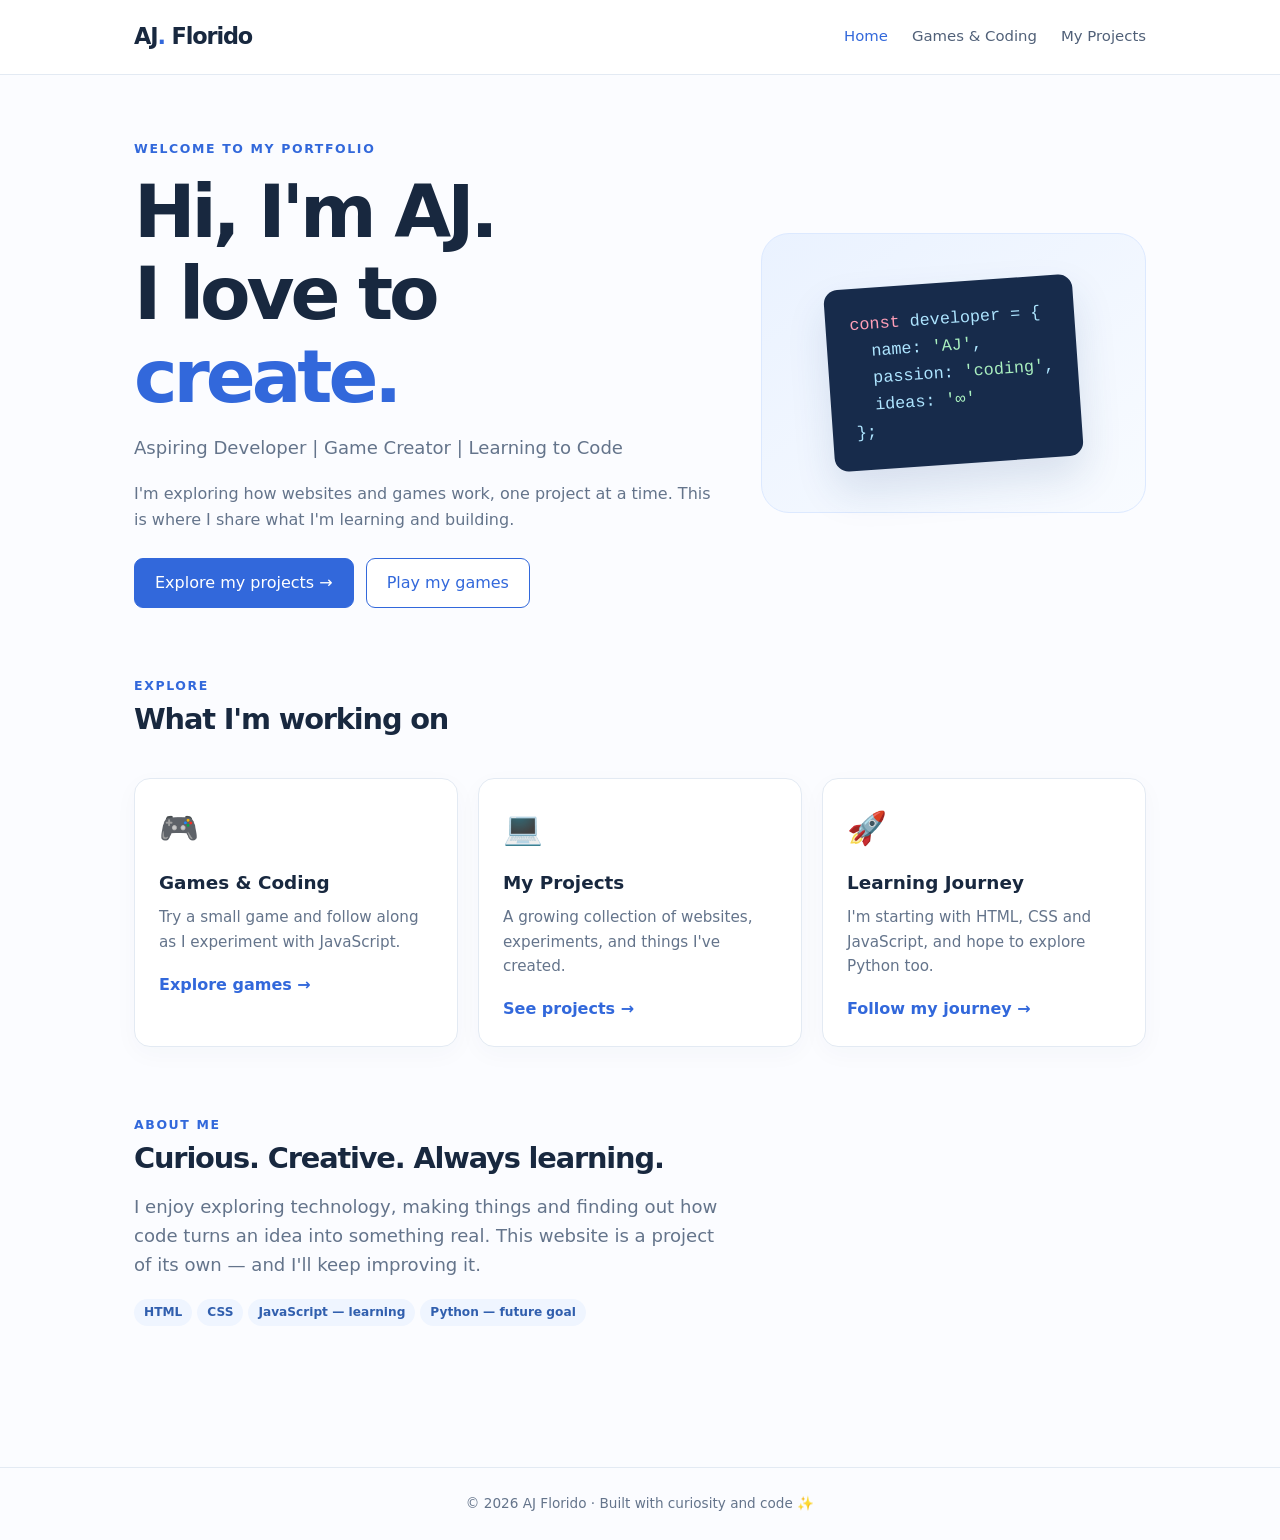
==== index.html @ 76489112 "Add files via upload" ====
<!doctype html><html lang="en"><head><meta charset="utf-8"><meta name="viewport" content="width=device-width, initial-scale=1"><meta name="description" content="AJ Florido's developer portfolio: coding, games, and creative projects."><title>AJ Florido | Developer Portfolio</title><link rel="stylesheet" href="style.css"></head><body><header><div class="nav"><a class="brand" href="index.html">AJ<span>.</span> Florido</a><nav aria-label="Main navigation"><a class="active" href="index.html">Home</a><a href="games.html">Games & Coding</a><a href="projects.html">My Projects</a></nav></div></header><main><section class="hero"><div><div class="eyebrow">Welcome to my portfolio</div><h1>Hi, I'm AJ.<br>I love to <span style="color:var(--blue)">create.</span></h1><p class="lead">Aspiring Developer | Game Creator | Learning to Code</p><p>I'm exploring how websites and games work, one project at a time. This is where I share what I'm learning and building.</p><div class="buttons"><a class="btn" href="projects.html">Explore my projects →</a><a class="btn secondary" href="games.html">Play my games</a></div></div><div class="illustration" aria-label="Decorative code illustration"><div class="codewindow"><span class="pink">const</span> developer = {<br>&nbsp; name: <span class="green">'AJ'</span>,<br>&nbsp; passion: <span class="green">'coding'</span>,<br>&nbsp; ideas: <span class="green">'∞'</span><br>};</div></div></section><section class="section"><div class="section-head"><div><div class="eyebrow">Explore</div><h2>What I'm working on</h2></div></div><div class="grid"><article class="card"><div class="icon">🎮</div><h3>Games & Coding</h3><p>Try a small game and follow along as I experiment with JavaScript.</p><a class="link" href="games.html">Explore games →</a></article><article class="card"><div class="icon">💻</div><h3>My Projects</h3><p>A growing collection of websites, experiments, and things I've created.</p><a class="link" href="projects.html">See projects →</a></article><article class="card"><div class="icon">🚀</div><h3>Learning Journey</h3><p>I'm starting with HTML, CSS and JavaScript, and hope to explore Python too.</p><a class="link" href="projects.html#journey">Follow my journey →</a></article></div></section><section class="section"><div class="eyebrow">About me</div><h2>Curious. Creative. Always learning.</h2><p class="lead">I enjoy exploring technology, making things and finding out how code turns an idea into something real. This website is a project of its own — and I'll keep improving it.</p><span class="tag">HTML</span><span class="tag">CSS</span><span class="tag">JavaScript — learning</span><span class="tag">Python — future goal</span></section></main><footer>© <span id="year"></span> AJ Florido · Built with curiosity and code ✨</footer><script src="script.js"></script></body></html>
---- style.css ----
:root{--ink:#18283f;--muted:#64748b;--blue:#3268db;--pale:#eff5ff;--line:#e3eaf3}*{box-sizing:border-box}body{margin:0;font-family:Inter,ui-sans-serif,system-ui,-apple-system,Segoe UI,sans-serif;color:var(--ink);background:#fbfcff;line-height:1.6}a{color:inherit;text-decoration:none}header{background:white;border-bottom:1px solid var(--line)}.nav{max-width:1060px;margin:auto;display:flex;align-items:center;justify-content:space-between;padding:19px 24px;gap:16px}.brand{font-weight:850;letter-spacing:-.05em;font-size:1.4rem}.brand span{color:var(--blue)}nav{display:flex;gap:24px;flex-wrap:wrap}nav a{font-size:.93rem;color:#506078}nav a.active,nav a:hover{color:var(--blue)}main{max-width:1060px;margin:auto;padding:64px 24px}.hero{display:grid;grid-template-columns:1.5fr 1fr;align-items:center;gap:50px;min-height:360px}.eyebrow{font-size:.78rem;letter-spacing:.13em;text-transform:uppercase;color:var(--blue);font-weight:800}h1{font-size:clamp(2.6rem,5.8vw,4.6rem);line-height:1.12;letter-spacing:-.055em;margin:12px 0 16px}h2{font-size:1.8rem;letter-spacing:-.04em;margin:0 0 12px}h3{margin:0 0 8px;font-size:1.15rem}p{color:var(--muted);margin:0 0 18px}.lead{font-size:1.13rem;max-width:590px}.buttons{display:flex;gap:12px;flex-wrap:wrap;margin-top:26px}.btn{border:1px solid var(--blue);background:var(--blue);color:white;padding:11px 20px;border-radius:9px;font-weight:700;cursor:pointer;font:inherit}.btn.secondary{background:white;color:var(--blue)}.illustration{background:linear-gradient(145deg,#eaf2ff,#f8fbff);border:1px solid #dce9ff;border-radius:28px;min-height:280px;display:grid;place-items:center}.codewindow{background:#172b4b;color:#aee5ff;border-radius:14px;padding:24px;font-family:ui-monospace,monospace;box-shadow:0 20px 40px #1b467b22;transform:rotate(-4deg);font-size:1.05rem}.codewindow .pink{color:#ff9eb7}.codewindow .green{color:#a9efbf}.section{margin-top:68px}.section-head{display:flex;justify-content:space-between;align-items:end;gap:16px;margin-bottom:24px}.grid{display:grid;grid-template-columns:repeat(3,minmax(0,1fr));gap:20px}.card{border:1px solid var(--line);border-radius:16px;background:white;padding:24px;box-shadow:0 7px 24px #17325a08}.card p{font-size:.95rem}.card .icon{font-size:2rem;margin-bottom:14px}.tag{display:inline-block;border-radius:20px;background:var(--pale);color:#315fae;padding:4px 10px;font-size:.76rem;font-weight:700;margin:0 5px 7px 0}.link{color:var(--blue);font-weight:750}.pageintro{max-width:760px}.pageintro h1{font-size:clamp(2.5rem,5vw,3.7rem)}.gamearea{background:#f0f5ff;border:1px solid #dbe6fa;border-radius:16px;padding:25px;text-align:center;margin-top:18px}.score{font-size:3rem;font-weight:850;color:var(--blue);line-height:1.3}.gamebutton{background:var(--blue);color:white;border:0;border-radius:100px;width:105px;height:105px;font-size:2.8rem;cursor:pointer;box-shadow:0 7px 0 #244c9b}.gamebutton:active{transform:translateY(5px);box-shadow:0 2px 0 #244c9b}.mini{font-size:.83rem}.timeline{border-left:3px solid #d9e7ff;padding-left:23px}.timeline article{margin-bottom:26px}.timeline strong{color:var(--blue)}footer{border-top:1px solid var(--line);padding:25px;text-align:center;color:var(--muted);font-size:.85rem;margin-top:70px}@media(max-width:740px){.nav{align-items:flex-start;flex-direction:column}.hero{grid-template-columns:1fr;gap:20px}.illustration{min-height:230px}.grid{grid-template-columns:1fr}main{padding-top:40px}.section{margin-top:46px}nav{gap:15px}}
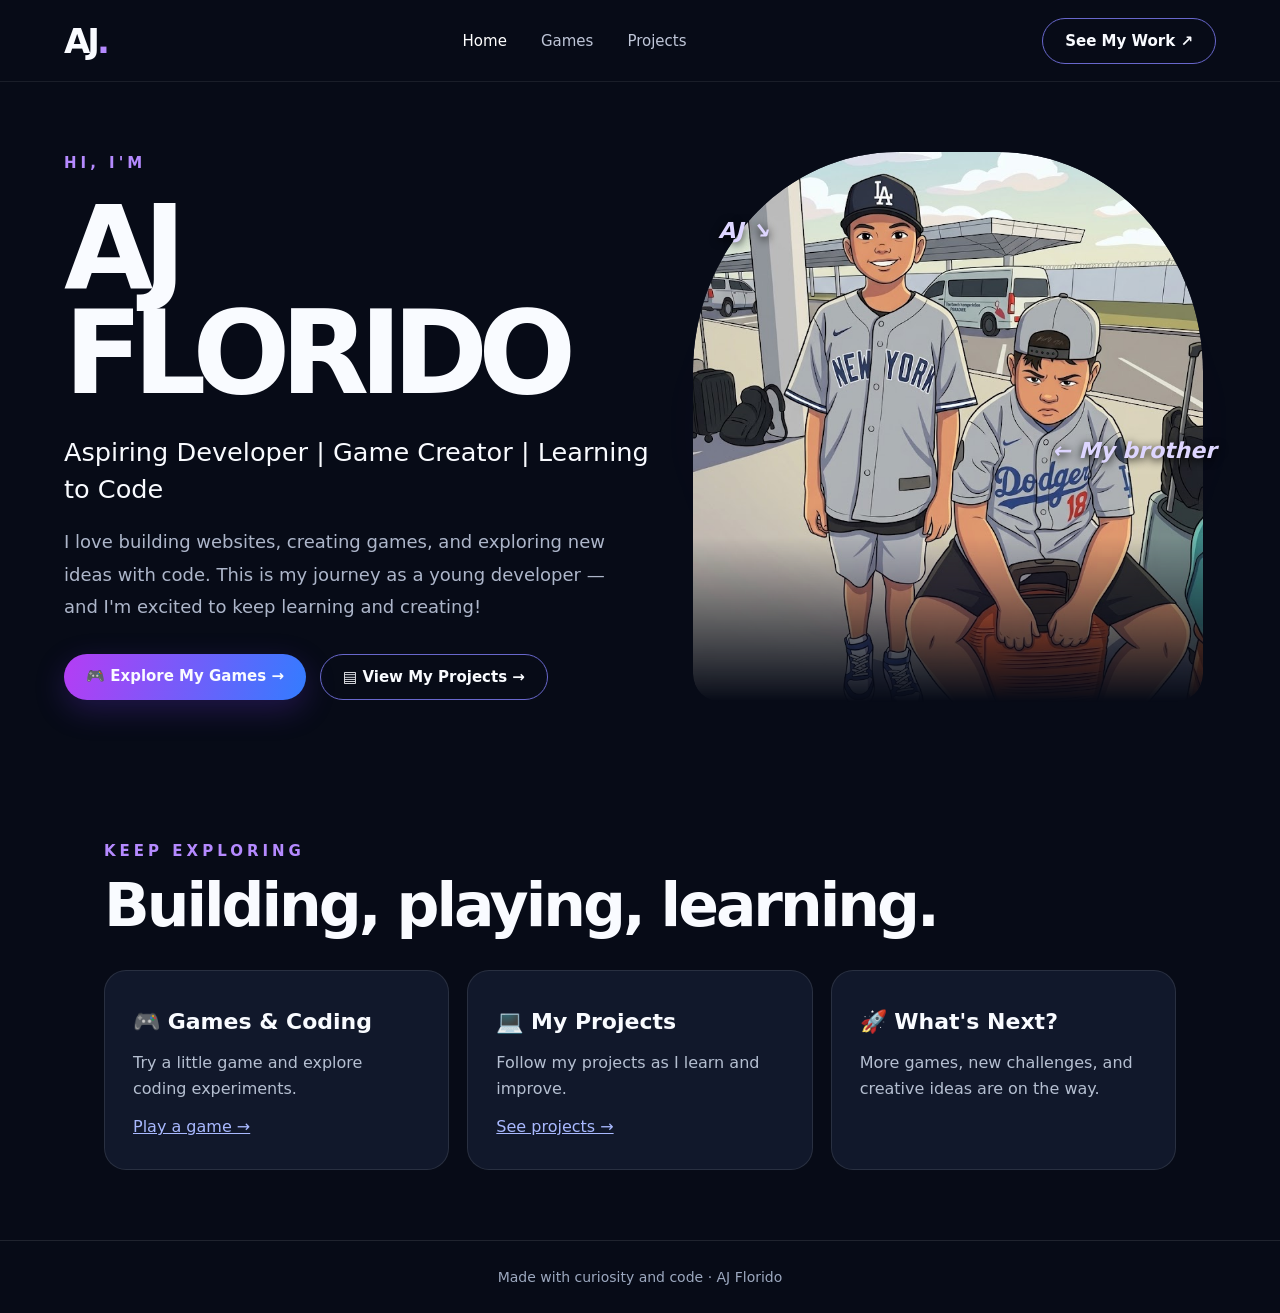
==== commit bc0fe5f9: "Add files via upload" ====
--- a/index.html
+++ b/index.html
@@ -1 +1 @@
-<!doctype html><html lang="en"><head><meta charset="utf-8"><meta name="viewport" content="width=device-width, initial-scale=1"><meta name="description" content="AJ Florido's developer portfolio: coding, games, and creative projects."><title>AJ Florido | Developer Portfolio</title><link rel="stylesheet" href="style.css"></head><body><header><div class="nav"><a class="brand" href="index.html">AJ<span>.</span> Florido</a><nav aria-label="Main navigation"><a class="active" href="index.html">Home</a><a href="games.html">Games & Coding</a><a href="projects.html">My Projects</a></nav></div></header><main><section class="hero"><div><div class="eyebrow">Welcome to my portfolio</div><h1>Hi, I'm AJ.<br>I love to <span style="color:var(--blue)">create.</span></h1><p class="lead">Aspiring Developer | Game Creator | Learning to Code</p><p>I'm exploring how websites and games work, one project at a time. This is where I share what I'm learning and building.</p><div class="buttons"><a class="btn" href="projects.html">Explore my projects →</a><a class="btn secondary" href="games.html">Play my games</a></div></div><div class="illustration" aria-label="Decorative code illustration"><div class="codewindow"><span class="pink">const</span> developer = {<br>&nbsp; name: <span class="green">'AJ'</span>,<br>&nbsp; passion: <span class="green">'coding'</span>,<br>&nbsp; ideas: <span class="green">'∞'</span><br>};</div></div></section><section class="section"><div class="section-head"><div><div class="eyebrow">Explore</div><h2>What I'm working on</h2></div></div><div class="grid"><article class="card"><div class="icon">🎮</div><h3>Games & Coding</h3><p>Try a small game and follow along as I experiment with JavaScript.</p><a class="link" href="games.html">Explore games →</a></article><article class="card"><div class="icon">💻</div><h3>My Projects</h3><p>A growing collection of websites, experiments, and things I've created.</p><a class="link" href="projects.html">See projects →</a></article><article class="card"><div class="icon">🚀</div><h3>Learning Journey</h3><p>I'm starting with HTML, CSS and JavaScript, and hope to explore Python too.</p><a class="link" href="projects.html#journey">Follow my journey →</a></article></div></section><section class="section"><div class="eyebrow">About me</div><h2>Curious. Creative. Always learning.</h2><p class="lead">I enjoy exploring technology, making things and finding out how code turns an idea into something real. This website is a project of its own — and I'll keep improving it.</p><span class="tag">HTML</span><span class="tag">CSS</span><span class="tag">JavaScript — learning</span><span class="tag">Python — future goal</span></section></main><footer>© <span id="year"></span> AJ Florido · Built with curiosity and code ✨</footer><script src="script.js"></script></body></html>
+<!doctype html><html lang="en"><head><meta charset="utf-8"><meta name="viewport" content="width=device-width,initial-scale=1"><meta name="theme-color" content="#070b17"><meta name="description" content="AJ Florido's coding and game creation portfolio."><title>Home | AJ Florido</title><link rel="stylesheet" href="style.css"></head><body><header class="top"><a class="brand" href="index.html" aria-label="AJ home">AJ<span>.</span></a><nav aria-label="Main navigation"><a href="index.html" class="active">Home</a><a href="games.html" class="NAVGAMES">Games</a><a href="projects.html" class="NAVPROJECTS">Projects</a></nav><a class="topcta" href="projects.html">See My Work ↗</a></header><main><section class="hero"><div><div class="eyebrow">HI, I'M</div><h1><span>AJ</span><span>FLORIDO</span></h1><p class="subtitle">Aspiring Developer | Game Creator | Learning to Code</p><p class="description">I love building websites, creating games, and exploring new ideas with code. This is my journey as a young developer — and I'm excited to keep learning and creating!</p><div class="actions"><a class="primary" href="games.html">🎮 Explore My Games →</a><a class="outline" href="projects.html">▤ View My Projects →</a></div></div><div class="portrait-wrap"><div class="glow"></div><img class="portrait" src="aj-and-brother.png" alt="Cartoon illustration of AJ and his brother"/><span class="label aj">AJ ↘</span><span class="label bro">← My brother</span></div></section><section class="section"><div class="eyebrow">KEEP EXPLORING</div><h2>Building, playing, learning.</h2><div class="cards"><article class="card"><h3>🎮 Games & Coding</h3><p>Try a little game and explore coding experiments.</p><a href="games.html">Play a game →</a></article><article class="card"><h3>💻 My Projects</h3><p>Follow my projects as I learn and improve.</p><a href="projects.html">See projects →</a></article><article class="card"><h3>🚀 What's Next?</h3><p>More games, new challenges, and creative ideas are on the way.</p></article></div></section></main><footer class="footer">Made with curiosity and code · AJ Florido</footer><script src="script.js" defer></script></body></html>
--- a/style.css
+++ b/style.css
@@ -1 +1 @@
-:root{--ink:#18283f;--muted:#64748b;--blue:#3268db;--pale:#eff5ff;--line:#e3eaf3}*{box-sizing:border-box}body{margin:0;font-family:Inter,ui-sans-serif,system-ui,-apple-system,Segoe UI,sans-serif;color:var(--ink);background:#fbfcff;line-height:1.6}a{color:inherit;text-decoration:none}header{background:white;border-bottom:1px solid var(--line)}.nav{max-width:1060px;margin:auto;display:flex;align-items:center;justify-content:space-between;padding:19px 24px;gap:16px}.brand{font-weight:850;letter-spacing:-.05em;font-size:1.4rem}.brand span{color:var(--blue)}nav{display:flex;gap:24px;flex-wrap:wrap}nav a{font-size:.93rem;color:#506078}nav a.active,nav a:hover{color:var(--blue)}main{max-width:1060px;margin:auto;padding:64px 24px}.hero{display:grid;grid-template-columns:1.5fr 1fr;align-items:center;gap:50px;min-height:360px}.eyebrow{font-size:.78rem;letter-spacing:.13em;text-transform:uppercase;color:var(--blue);font-weight:800}h1{font-size:clamp(2.6rem,5.8vw,4.6rem);line-height:1.12;letter-spacing:-.055em;margin:12px 0 16px}h2{font-size:1.8rem;letter-spacing:-.04em;margin:0 0 12px}h3{margin:0 0 8px;font-size:1.15rem}p{color:var(--muted);margin:0 0 18px}.lead{font-size:1.13rem;max-width:590px}.buttons{display:flex;gap:12px;flex-wrap:wrap;margin-top:26px}.btn{border:1px solid var(--blue);background:var(--blue);color:white;padding:11px 20px;border-radius:9px;font-weight:700;cursor:pointer;font:inherit}.btn.secondary{background:white;color:var(--blue)}.illustration{background:linear-gradient(145deg,#eaf2ff,#f8fbff);border:1px solid #dce9ff;border-radius:28px;min-height:280px;display:grid;place-items:center}.codewindow{background:#172b4b;color:#aee5ff;border-radius:14px;padding:24px;font-family:ui-monospace,monospace;box-shadow:0 20px 40px #1b467b22;transform:rotate(-4deg);font-size:1.05rem}.codewindow .pink{color:#ff9eb7}.codewindow .green{color:#a9efbf}.section{margin-top:68px}.section-head{display:flex;justify-content:space-between;align-items:end;gap:16px;margin-bottom:24px}.grid{display:grid;grid-template-columns:repeat(3,minmax(0,1fr));gap:20px}.card{border:1px solid var(--line);border-radius:16px;background:white;padding:24px;box-shadow:0 7px 24px #17325a08}.card p{font-size:.95rem}.card .icon{font-size:2rem;margin-bottom:14px}.tag{display:inline-block;border-radius:20px;background:var(--pale);color:#315fae;padding:4px 10px;font-size:.76rem;font-weight:700;margin:0 5px 7px 0}.link{color:var(--blue);font-weight:750}.pageintro{max-width:760px}.pageintro h1{font-size:clamp(2.5rem,5vw,3.7rem)}.gamearea{background:#f0f5ff;border:1px solid #dbe6fa;border-radius:16px;padding:25px;text-align:center;margin-top:18px}.score{font-size:3rem;font-weight:850;color:var(--blue);line-height:1.3}.gamebutton{background:var(--blue);color:white;border:0;border-radius:100px;width:105px;height:105px;font-size:2.8rem;cursor:pointer;box-shadow:0 7px 0 #244c9b}.gamebutton:active{transform:translateY(5px);box-shadow:0 2px 0 #244c9b}.mini{font-size:.83rem}.timeline{border-left:3px solid #d9e7ff;padding-left:23px}.timeline article{margin-bottom:26px}.timeline strong{color:var(--blue)}footer{border-top:1px solid var(--line);padding:25px;text-align:center;color:var(--muted);font-size:.85rem;margin-top:70px}@media(max-width:740px){.nav{align-items:flex-start;flex-direction:column}.hero{grid-template-columns:1fr;gap:20px}.illustration{min-height:230px}.grid{grid-template-columns:1fr}main{padding-top:40px}.section{margin-top:46px}nav{gap:15px}}
+*{box-sizing:border-box}html{scroll-behavior:smooth}body{margin:0;background:#070b17;color:#f9fbff;font-family:Inter,ui-sans-serif,system-ui,-apple-system,Segoe UI,sans-serif}a{color:inherit;text-decoration:none}a:focus-visible,button:focus-visible{outline:3px solid #b38aff;outline-offset:4px}.top{height:82px;display:flex;align-items:center;justify-content:space-between;gap:22px;padding:0 max(5vw,22px);border-bottom:1px solid #ffffff14}.brand{font-size:34px;font-weight:900;letter-spacing:-3px}.brand span,.eyebrow{color:#b58aff}.top nav{display:flex;gap:34px}.top nav a{font-size:15px;color:#bfc6d8}.top nav a.active,.top nav a:hover{color:white}.topcta,.outline,.primary{border-radius:100px;padding:13px 22px;border:1px solid #6867cc;font-weight:650;font-size:15px}.topcta:hover,.outline:hover{background:#22294b}.primary{display:inline-block;background:linear-gradient(105deg,#b53df4,#337cff);border:0;box-shadow:0 10px 30px #6834d944}.outline{display:inline-block}.hero{min-height:650px;max-width:1500px;margin:auto;padding:70px 5vw 70px;display:grid;grid-template-columns:1.1fr 1fr;align-items:center;gap:28px}.eyebrow{font-size:15px;font-weight:800;letter-spacing:4px}.hero h1{font-size:clamp(75px,9vw,145px);line-height:.91;letter-spacing:-.085em;margin:24px 0 28px;font-weight:900}.hero h1 span{display:block}.subtitle{font-size:clamp(18px,2vw,26px);line-height:1.45;margin:0 0 18px}.description{color:#adb6ca;font-size:18px;line-height:1.8;max-width:580px}.actions{display:flex;flex-wrap:wrap;gap:14px;margin-top:30px}.portrait-wrap{position:relative;min-height:550px;display:flex;align-items:center;justify-content:center}.glow{position:absolute;width:88%;height:70%;border-radius:50%;background:radial-gradient(ellipse,#3d53c877 0%,#a03ef933 44%,transparent 72%);filter:blur(30px)}.portrait{position:relative;width:min(100%,510px);height:550px;object-fit:cover;object-position:center 28%;border-radius:40% 40% 28px 28px;mask-image:linear-gradient(#000 70%,transparent 100%);box-shadow:0 0 0 1px #ffffff22}.label{position:absolute;font-size:22px;color:#ded6ff;font-style:italic;font-weight:650;text-shadow:0 2px 10px #000;z-index:2}.label.aj{left:7%;top:12%}.label.bro{right:0;top:52%}.section{padding:70px 5vw;max-width:1200px;margin:auto}.section h2{font-size:clamp(34px,5vw,60px);letter-spacing:-.05em;margin:10px 0 18px}.muted{color:#b3bed2;line-height:1.7}.cards{display:grid;grid-template-columns:repeat(3,minmax(0,1fr));gap:18px;margin-top:30px}.card{background:#11182b;border:1px solid #ffffff1a;border-radius:22px;padding:28px;min-height:200px}.card h3{font-size:22px;margin:10px 0}.card p{color:#b5bfd1;line-height:1.6}.card a{color:#a9b9ff;text-decoration:underline}.page-hero{padding:70px 5vw 10px;max-width:1200px;margin:auto}.page-hero h1{font-size:clamp(52px,8vw,100px);letter-spacing:-.07em;margin:12px 0}.game{max-width:420px}.score{font-size:50px;font-weight:900;margin:18px 0}.game button{cursor:pointer;color:white;font-size:17px}.footer{border-top:1px solid #ffffff1a;padding:28px 5vw;color:#9ca8bf;text-align:center;font-size:14px}@media(max-width:850px){.top{height:72px}.top nav{gap:15px}.topcta{display:none}.hero{grid-template-columns:1fr;padding-top:42px}.hero h1{font-size:clamp(70px,16vw,120px)}.portrait-wrap{min-height:400px}.portrait{height:430px;max-width:420px}.cards{grid-template-columns:1fr}.description{font-size:16px}}@media(max-width:420px){.top nav a{font-size:13px}.brand{font-size:28px}.hero h1{font-size:68px}.actions a{width:100%;text-align:center}.portrait{height:350px}.portrait-wrap{min-height:350px}.label{font-size:16px}}
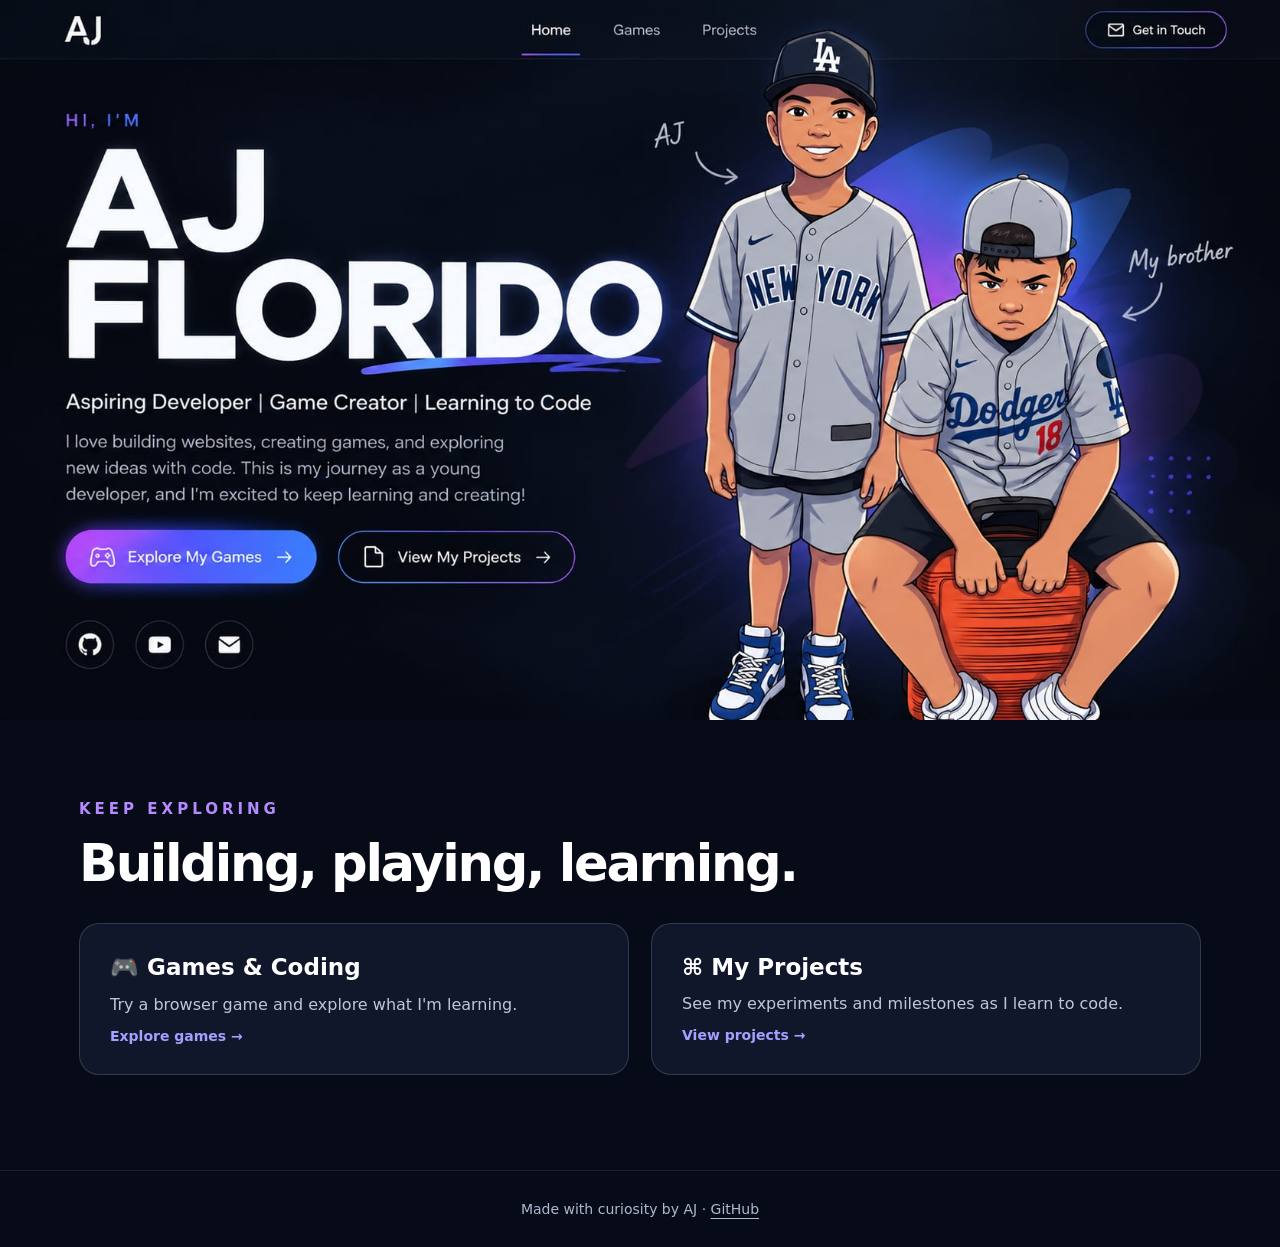
==== commit a51e43f9: "Add files via upload" ====
--- a/index.html
+++ b/index.html
@@ -1 +1,29 @@
-<!doctype html><html lang="en"><head><meta charset="utf-8"><meta name="viewport" content="width=device-width,initial-scale=1"><meta name="theme-color" content="#070b17"><meta name="description" content="AJ Florido's coding and game creation portfolio."><title>Home | AJ Florido</title><link rel="stylesheet" href="style.css"></head><body><header class="top"><a class="brand" href="index.html" aria-label="AJ home">AJ<span>.</span></a><nav aria-label="Main navigation"><a href="index.html" class="active">Home</a><a href="games.html" class="NAVGAMES">Games</a><a href="projects.html" class="NAVPROJECTS">Projects</a></nav><a class="topcta" href="projects.html">See My Work ↗</a></header><main><section class="hero"><div><div class="eyebrow">HI, I'M</div><h1><span>AJ</span><span>FLORIDO</span></h1><p class="subtitle">Aspiring Developer | Game Creator | Learning to Code</p><p class="description">I love building websites, creating games, and exploring new ideas with code. This is my journey as a young developer — and I'm excited to keep learning and creating!</p><div class="actions"><a class="primary" href="games.html">🎮 Explore My Games →</a><a class="outline" href="projects.html">▤ View My Projects →</a></div></div><div class="portrait-wrap"><div class="glow"></div><img class="portrait" src="aj-and-brother.png" alt="Cartoon illustration of AJ and his brother"/><span class="label aj">AJ ↘</span><span class="label bro">← My brother</span></div></section><section class="section"><div class="eyebrow">KEEP EXPLORING</div><h2>Building, playing, learning.</h2><div class="cards"><article class="card"><h3>🎮 Games & Coding</h3><p>Try a little game and explore coding experiments.</p><a href="games.html">Play a game →</a></article><article class="card"><h3>💻 My Projects</h3><p>Follow my projects as I learn and improve.</p><a href="projects.html">See projects →</a></article><article class="card"><h3>🚀 What's Next?</h3><p>More games, new challenges, and creative ideas are on the way.</p></article></div></section></main><footer class="footer">Made with curiosity and code · AJ Florido</footer><script src="script.js" defer></script></body></html>+<!doctype html>
+<html lang="en"><head><meta charset="utf-8"><meta name="viewport" content="width=device-width,initial-scale=1">
+<meta name="theme-color" content="#070b17"><meta name="description" content="AJ Florido's developer portfolio: games, coding and creative projects.">
+<title>AJ Florido | Aspiring Developer & Game Creator</title><link rel="stylesheet" href="style.css"><link rel="stylesheet" href="homepage.css?v=3"></head>
+<body class="home-v3">
+<main>
+<!-- Desktop: the approved artwork is reproduced exactly, with real links placed over its buttons. -->
+<section class="artwork-hero" aria-label="AJ Florido homepage">
+<img class="artwork" src="homepage-reference.png" alt="AJ Florido, aspiring developer and game creator, pictured in a stylized illustration with his brother." width="1650" height="928">
+<a class="hotspot logo" href="index.html" aria-label="AJ Florido home"></a>
+<a class="hotspot nav-home" href="index.html" aria-label="Home" aria-current="page"></a>
+<a class="hotspot nav-games" href="games.html" aria-label="Games"></a>
+<a class="hotspot nav-projects" href="projects.html" aria-label="Projects"></a>
+<a class="hotspot nav-contact" href="https://github.com/ajflorido-tech" target="_blank" rel="noopener noreferrer" aria-label="AJ's GitHub profile"></a>
+<a class="hotspot action-games" href="games.html" aria-label="Explore My Games"></a>
+<a class="hotspot action-projects" href="projects.html" aria-label="View My Projects"></a>
+<a class="hotspot social-github" href="https://github.com/ajflorido-tech" target="_blank" rel="noopener noreferrer" aria-label="GitHub profile"></a>
+</section>
+<!-- Mobile: accessible, selectable text and real links rather than a shrunken screenshot. -->
+<section class="mobile-home">
+<header class="mobile-top"><a class="mobile-brand" href="index.html">AJ<span>.</span></a><nav aria-label="Main navigation"><a href="index.html" aria-current="page">Home</a><a href="games.html">Games</a><a href="projects.html">Projects</a></nav></header>
+<div class="mobile-content"><p class="mobile-eyebrow">HI, I'M</p><h1>AJ<br>FLORIDO</h1><p class="mobile-subtitle">Aspiring Developer | Game Creator | Learning to Code</p>
+<p class="mobile-description">I love building websites, creating games, and exploring new ideas with code. This is my journey as a young developer, and I'm excited to keep learning and creating!</p>
+<div class="mobile-buttons"><a class="mobile-primary" href="games.html">🎮 Explore My Games →</a><a class="mobile-secondary" href="projects.html">▣ View My Projects →</a></div>
+<img class="mobile-portrait" src="aj-and-brother.png" alt="Illustration of AJ with his brother"></div>
+</section>
+<section class="below-hero"><p class="eyebrow">KEEP EXPLORING</p><h2>Building, playing, learning.</h2><div class="home-cards"><a href="games.html"><strong>🎮 Games & Coding</strong><span>Try a browser game and explore what I'm learning.</span><b>Explore games →</b></a><a href="projects.html"><strong>⌘ My Projects</strong><span>See my experiments and milestones as I learn to code.</span><b>View projects →</b></a></div></section>
+</main><footer class="home-footer">Made with curiosity by AJ · <a href="https://github.com/ajflorido-tech" target="_blank" rel="noopener noreferrer">GitHub</a></footer>
+</body></html>
--- a/homepage.css
+++ b/homepage.css
@@ -0,0 +1,41 @@
+/* Homepage-only layout. The other two pages continue using style.css. */
+body.home-v3{background:#070b17;color:#fff;margin:0;overflow-x:hidden}
+.home-v3 .artwork-hero{width:100%;position:relative;line-height:0;isolation:isolate;background:#070b17}
+.home-v3 .artwork{display:block;width:100%;height:auto}
+.home-v3 .hotspot{display:block;position:absolute;z-index:2;border-radius:16px;cursor:pointer}
+.home-v3 .hotspot:focus-visible{outline:3px solid #d6b3ff;outline-offset:2px;background:#ffffff18}
+.home-v3 .logo{left:4.5%;top:1%;width:5%;height:7%}
+.home-v3 .nav-home{left:40%;top:1%;width:6%;height:7%}
+.home-v3 .nav-games{left:47%;top:1%;width:6%;height:7%}
+.home-v3 .nav-projects{left:54%;top:1%;width:8%;height:7%}
+.home-v3 .nav-contact{left:84%;top:1%;width:13%;height:7%}
+.home-v3 .action-games{left:5%;top:73%;width:20%;height:9%}
+.home-v3 .action-projects{left:26%;top:73%;width:20%;height:9%}
+.home-v3 .social-github{left:5%;top:85%;width:4%;height:9%}
+.home-v3 .mobile-home{display:none}
+.home-v3 .below-hero{padding:65px max(5%,24px) 95px;max-width:1250px;margin:auto}
+.home-v3 .below-hero h2{font-size:clamp(32px,4vw,54px);margin:12px 0 30px;letter-spacing:-.045em}
+.home-v3 .home-cards{display:grid;grid-template-columns:repeat(2,minmax(0,1fr));gap:22px}
+.home-v3 .home-cards a{border:1px solid #ffffff25;background:#11172b;padding:30px;border-radius:20px;display:flex;flex-direction:column;gap:14px;transition:transform .2s,border-color .2s}
+.home-v3 .home-cards a:hover{transform:translateY(-3px);border-color:#7973e9}
+.home-v3 .home-cards strong{font-size:23px}.home-v3 .home-cards span{color:#bfc6d8}.home-v3 .home-cards b{color:#a5a0ff;font-size:14px}
+.home-v3 .home-footer{text-align:center;color:#aeb8cf;border-top:1px solid #ffffff16;padding:30px 16px;font-size:14px}
+.home-v3 .home-footer a{text-decoration:underline;text-underline-offset:4px}
+@media(max-width:850px){
+.home-v3 .artwork-hero{display:none}.home-v3 .mobile-home{display:block}
+.home-v3 .mobile-top{height:auto;min-height:76px;display:flex;align-items:center;justify-content:space-between;gap:14px;padding:18px 5%;border-bottom:1px solid #ffffff20}
+.home-v3 .mobile-brand{font-size:32px;font-weight:900;letter-spacing:-2px}.home-v3 .mobile-brand span{color:#b85aff}
+.home-v3 .mobile-top nav{display:flex;gap:16px}.home-v3 .mobile-top nav a{font-size:14px;color:#cbd0e1}
+.home-v3 .mobile-top nav a[aria-current]{color:#fff;border-bottom:2px solid #9b62ff;padding-bottom:4px}
+.home-v3 .mobile-content{padding:45px 6% 60px;max-width:680px;margin:auto}
+.home-v3 .mobile-eyebrow{font-size:14px;letter-spacing:.26em;color:#b28aff;font-weight:800;margin:0 0 18px}
+.home-v3 .mobile-content h1{font-size:clamp(70px,17vw,128px);letter-spacing:-.08em;line-height:.85;margin:0 0 32px;font-weight:900}
+.home-v3 .mobile-subtitle{font-size:clamp(18px,4vw,24px);line-height:1.4;color:white}
+.home-v3 .mobile-description{color:#bbc2d5;line-height:1.7;font-size:16px;max-width:550px}
+.home-v3 .mobile-buttons{display:flex;flex-wrap:wrap;gap:12px;margin-top:25px}
+.home-v3 .mobile-buttons a{padding:15px 20px;border-radius:100px;font-weight:700;font-size:14px;border:1px solid #7776db}
+.home-v3 .mobile-primary{background:linear-gradient(105deg,#b63ded,#3479ff);border:0!important}
+.home-v3 .mobile-portrait{display:block;width:min(100%,450px);max-height:440px;object-fit:cover;object-position:top center;border-radius:24px;margin:40px auto 0;box-shadow:0 20px 65px #161e58a0}
+.home-v3 .home-cards{grid-template-columns:1fr}
+}
+@media(max-width:420px){.home-v3 .mobile-top nav{gap:10px}.home-v3 .mobile-top nav a{font-size:12px}.home-v3 .mobile-content h1{font-size:clamp(60px,17vw,80px)}}
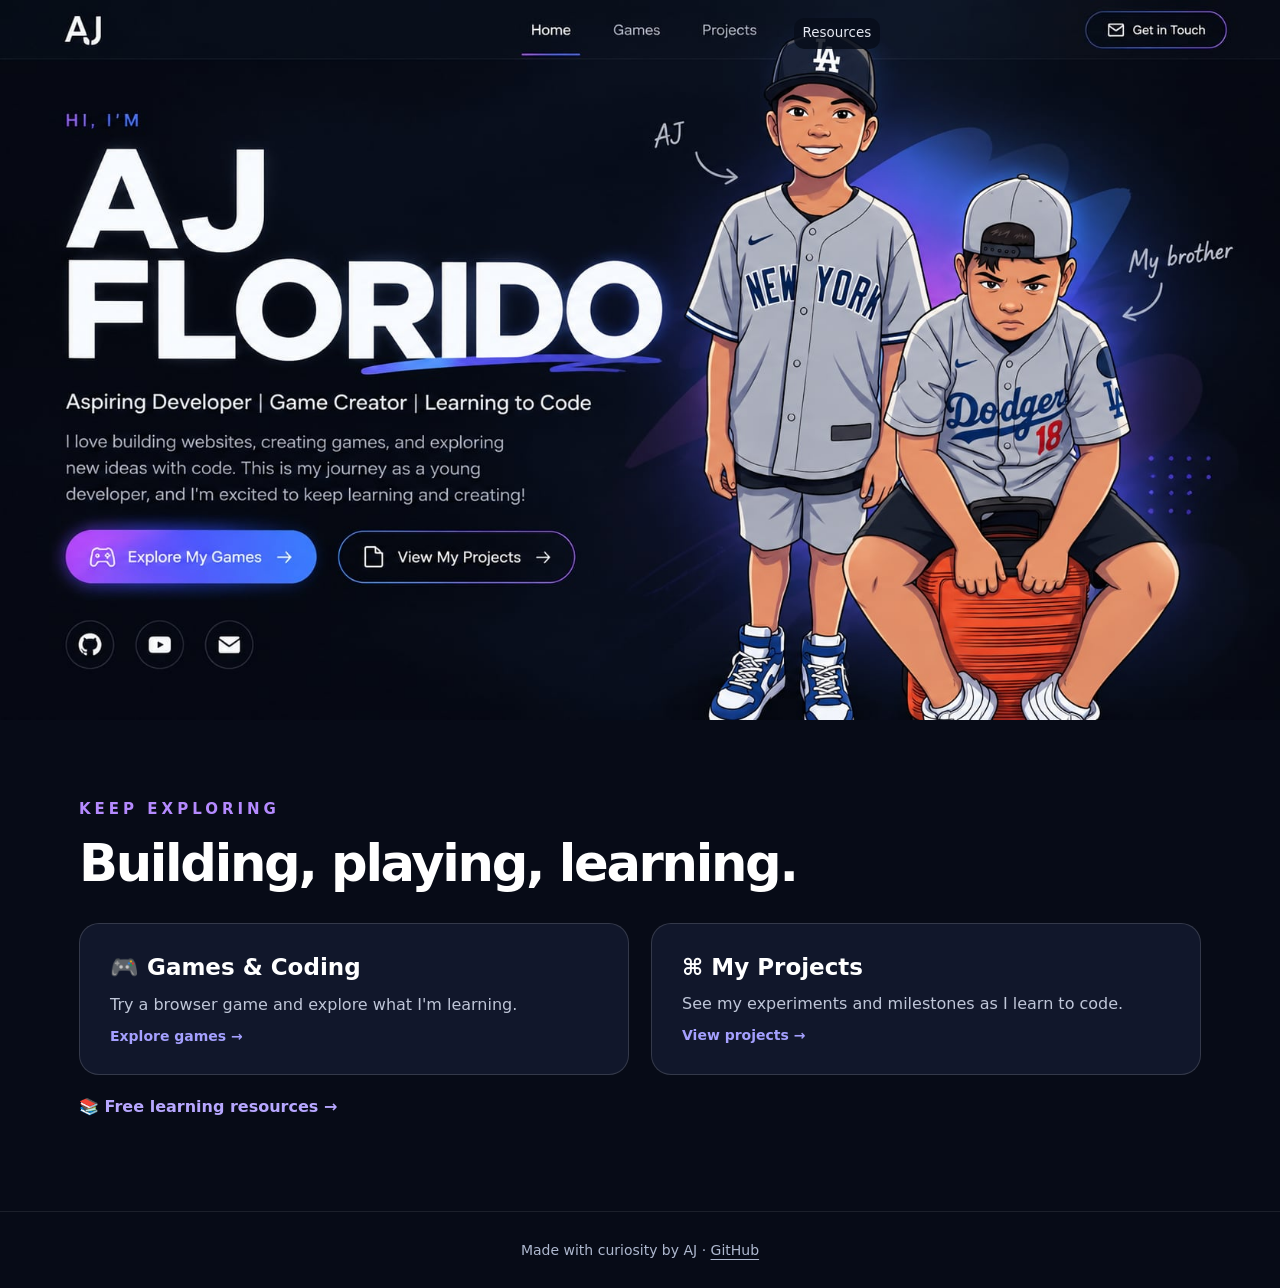
==== commit 7a956a5f: "Add files via upload" ====
--- a/index.html
+++ b/index.html
@@ -11,6 +11,7 @@
 <a class="hotspot nav-home" href="index.html" aria-label="Home" aria-current="page"></a>
 <a class="hotspot nav-games" href="games.html" aria-label="Games"></a>
 <a class="hotspot nav-projects" href="projects.html" aria-label="Projects"></a>
+<a class="desktop-resources-link" href="resources.html">Resources</a>
 <a class="hotspot nav-contact" href="https://github.com/ajflorido-tech" target="_blank" rel="noopener noreferrer" aria-label="AJ's GitHub profile"></a>
 <a class="hotspot action-games" href="games.html" aria-label="Explore My Games"></a>
 <a class="hotspot action-projects" href="projects.html" aria-label="View My Projects"></a>
@@ -18,12 +19,12 @@
 </section>
 <!-- Mobile: accessible, selectable text and real links rather than a shrunken screenshot. -->
 <section class="mobile-home">
-<header class="mobile-top"><a class="mobile-brand" href="index.html">AJ<span>.</span></a><nav aria-label="Main navigation"><a href="index.html" aria-current="page">Home</a><a href="games.html">Games</a><a href="projects.html">Projects</a></nav></header>
+<header class="mobile-top"><a class="mobile-brand" href="index.html">AJ<span>.</span></a><nav aria-label="Main navigation"><a href="index.html" aria-current="page">Home</a><a href="games.html">Games</a><a href="projects.html">Projects</a><a href="resources.html">Resources</a></nav></header>
 <div class="mobile-content"><p class="mobile-eyebrow">HI, I'M</p><h1>AJ<br>FLORIDO</h1><p class="mobile-subtitle">Aspiring Developer | Game Creator | Learning to Code</p>
 <p class="mobile-description">I love building websites, creating games, and exploring new ideas with code. This is my journey as a young developer, and I'm excited to keep learning and creating!</p>
 <div class="mobile-buttons"><a class="mobile-primary" href="games.html">🎮 Explore My Games →</a><a class="mobile-secondary" href="projects.html">▣ View My Projects →</a></div>
-<img class="mobile-portrait" src="aj-and-brother.png" alt="Illustration of AJ with his brother"></div>
+<img class="mobile-portrait" src="aj-brothers-mobile.jpg" alt="Illustration of AJ with his brother"></div>
 </section>
-<section class="below-hero"><p class="eyebrow">KEEP EXPLORING</p><h2>Building, playing, learning.</h2><div class="home-cards"><a href="games.html"><strong>🎮 Games & Coding</strong><span>Try a browser game and explore what I'm learning.</span><b>Explore games →</b></a><a href="projects.html"><strong>⌘ My Projects</strong><span>See my experiments and milestones as I learn to code.</span><b>View projects →</b></a></div></section>
+<section class="below-hero"><p class="eyebrow">KEEP EXPLORING</p><h2>Building, playing, learning.</h2><div class="home-cards"><a href="games.html"><strong>🎮 Games & Coding</strong><span>Try a browser game and explore what I'm learning.</span><b>Explore games →</b></a><a href="projects.html"><strong>⌘ My Projects</strong><span>See my experiments and milestones as I learn to code.</span><b>View projects →</b></a></div><a class="resources-home-link" href="resources.html">📚 Free learning resources →</a></section>
 </main><footer class="home-footer">Made with curiosity by AJ · <a href="https://github.com/ajflorido-tech" target="_blank" rel="noopener noreferrer">GitHub</a></footer>
 </body></html>
--- a/homepage.css
+++ b/homepage.css
@@ -39,3 +39,10 @@
 .home-v3 .home-cards{grid-template-columns:1fr}
 }
 @media(max-width:420px){.home-v3 .mobile-top nav{gap:10px}.home-v3 .mobile-top nav a{font-size:12px}.home-v3 .mobile-content h1{font-size:clamp(60px,17vw,80px)}}
+
+/* Fourth navigation item: add a real link without altering the approved desktop artwork. */
+.home-v3 .desktop-resources-link{position:absolute;left:62%;top:2.5%;z-index:3;color:#e5e8f2;font-size:clamp(11px,1.05vw,16px);line-height:1.4;text-decoration:none;padding:6px 9px;border-radius:10px;background:#080d1bd9}
+.home-v3 .desktop-resources-link:hover,.home-v3 .desktop-resources-link:focus-visible{color:#d7b8ff;outline:2px solid #8e6df2}
+.home-v3 .resources-home-link{display:block;margin:22px 0 0;color:#b7a7ff;font-weight:700}
+@media(max-width:850px){.home-v3 .desktop-resources-link{display:none}.home-v3 .mobile-top{flex-wrap:wrap}.home-v3 .mobile-top nav{flex-wrap:wrap;justify-content:flex-end}}
+@media(max-width:420px){.home-v3 .mobile-top nav{gap:9px}.home-v3 .mobile-top nav a{font-size:11px}}
